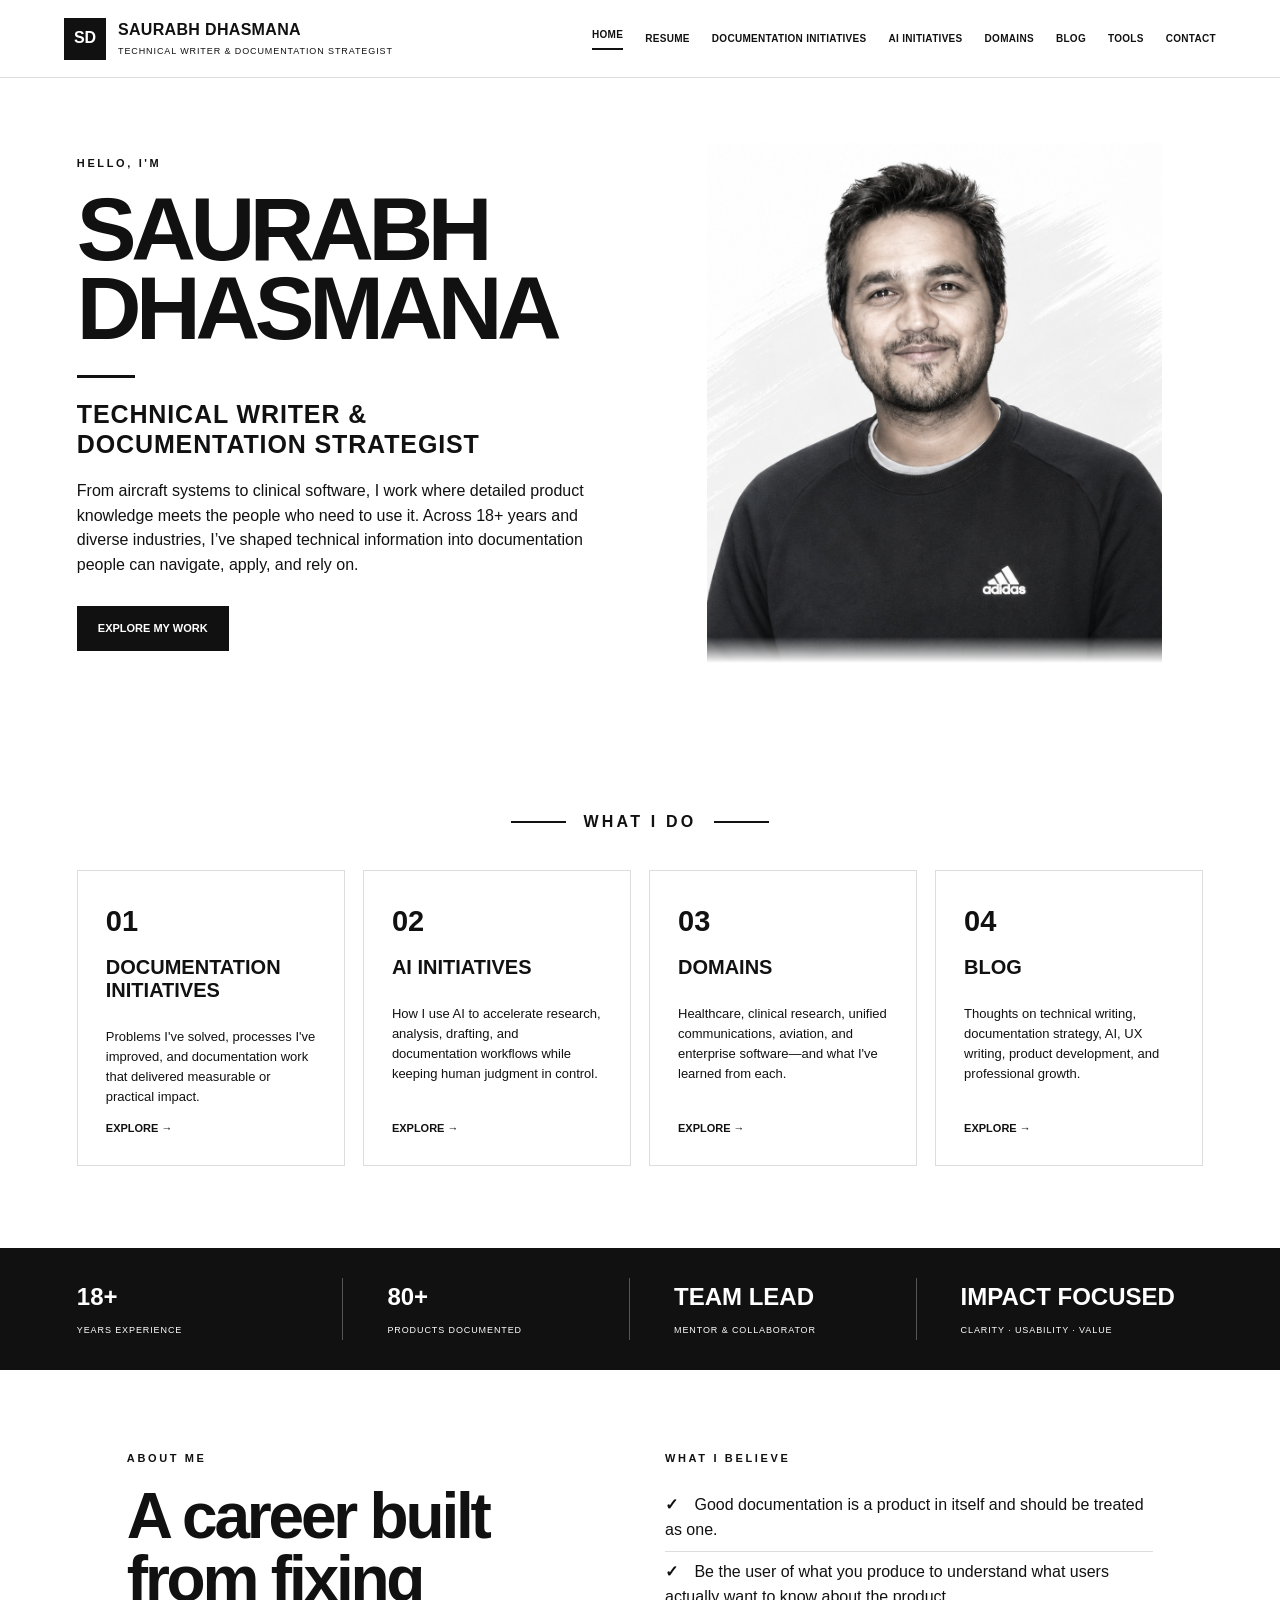
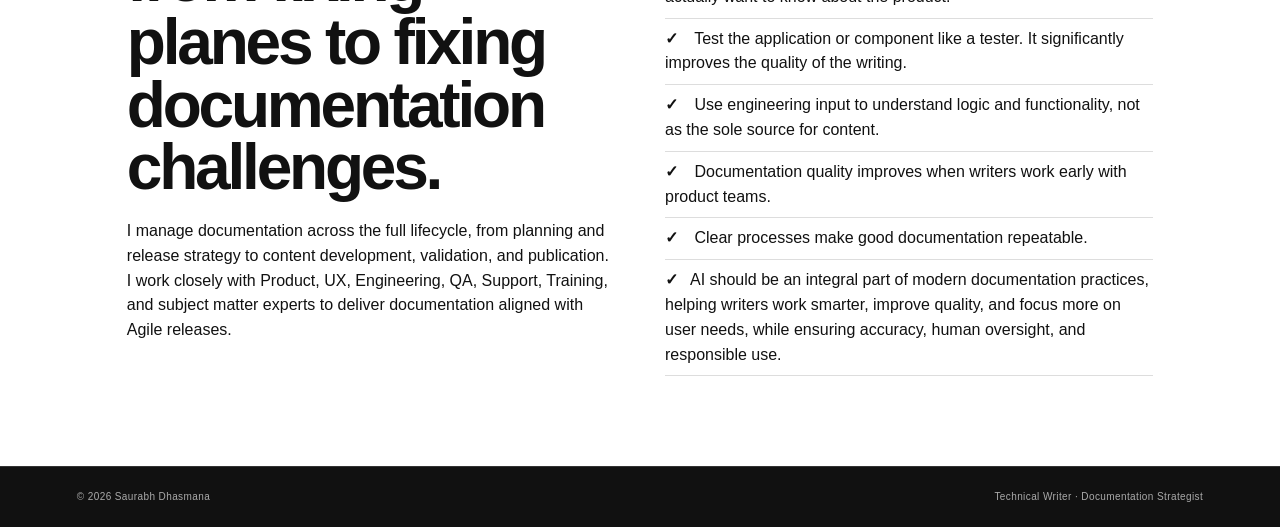
==== index.html @ 2b32b24d "Add professional portfolio" ====
<!DOCTYPE html>
<html lang="en">
 <head>
  <meta charset="utf-8"/>
  <meta content="width=device-width, initial-scale=1.0" name="viewport"/>
  <title>
   Saurabh Dhasmana &mdash; Technical Writer &amp; Documentation Strategist
  </title>
  <link href="styles.css" rel="stylesheet"/>
 </head>
 <body>
  <header class="site-header">
   <a class="brand" href="index.html">
    <span class="brand-mark">
     SD
    </span>
    <span>
     <strong>
      SAURABH DHASMANA
     </strong>
     <small>
      TECHNICAL WRITER &amp; DOCUMENTATION STRATEGIST
     </small>
    </span>
   </a>
   <nav>
    <a class="active" href="index.html">
     Home
    </a>
    <a href="resume.html">
     Resume
    </a>
    <a href="documentation.html">
     Documentation Initiatives
    </a>
    <a href="ai.html">
     AI Initiatives
    </a>
    <a href="domains.html">
     Domains
    </a>
    <a href="blog.html">
     Blog
    </a>
    <a href="tools.html">
     Tools
    </a>
    <a href="contact.html">
     Contact
    </a>
   </nav>
  </header>
  <main>
   <section class="hero">
    <div>
     <p class="eyebrow">
      HELLO, I'M
     </p>
     <h1>
      SAURABH
      <br/>
      DHASMANA
     </h1>
     <div class="rule">
     </div>
     <h2>
      Technical Writer &amp;
      <br/>
      Documentation Strategist
     </h2>
     <p class="intro">
      From aircraft systems to clinical software, I work where detailed product knowledge meets the people who need to use it. Across 18+ years and diverse industries, I’ve shaped technical information into documentation people can navigate, apply, and rely on.
     </p>
     <div class="actions">
      <a class="button button-dark" href="documentation.html">
       Explore My Work
      </a>
     </div>
    </div>
    <div class="portrait-wrap">
     <img alt="Saurabh Dhasmana professional portrait" class="portrait" src="images/profile.jpg"/>
    </div>
   </section>
   <section class="section">
    <div class="section-heading">
     <span>
     </span>
     <h2>
      WHAT I DO
     </h2>
     <span>
     </span>
    </div>
    <div class="cards">
     <a class="card" href="documentation.html">
      <span class="number">
       01
      </span>
      <h3>
       Documentation
       <br/>
       Initiatives
      </h3>
      <p>
       Problems I've solved, processes I've improved, and documentation work that delivered measurable or practical impact.
      </p>
      <span class="explore">
       EXPLORE &rarr;
      </span>
     </a>
     <a class="card" href="ai.html">
      <span class="number">
       02
      </span>
      <h3>
       AI Initiatives
      </h3>
      <p>
       How I use AI to accelerate research, analysis, drafting, and documentation workflows while keeping human judgment in control.
      </p>
      <span class="explore">
       EXPLORE &rarr;
      </span>
     </a>
     <a class="card" href="domains.html">
      <span class="number">
       03
      </span>
      <h3>
       Domains
      </h3>
      <p>
       Healthcare, clinical research, unified communications, aviation, and enterprise software&mdash;and what I've learned from each.
      </p>
      <span class="explore">
       EXPLORE &rarr;
      </span>
     </a>
     <a class="card" href="blog.html">
      <span class="number">
       04
      </span>
      <h3>
       Blog
      </h3>
      <p>
       Thoughts on technical writing, documentation strategy, AI, UX writing, product development, and professional growth.
      </p>
      <span class="explore">
       EXPLORE &rarr;
      </span>
     </a>
    </div>
   </section>
   <section class="impact-strip">
    <div>
     <strong>
      18+
     </strong>
     <span>
      YEARS EXPERIENCE
     </span>
    </div>
    <div>
     <strong>
      80+
     </strong>
     <span>
      PRODUCTS DOCUMENTED
     </span>
    </div>
    <div>
     <strong>
      TEAM LEAD
     </strong>
     <span>
      MENTOR &amp; COLLABORATOR
     </span>
    </div>
    <div>
     <strong>
      IMPACT FOCUSED
     </strong>
     <span>
      CLARITY &middot; USABILITY &middot; VALUE
     </span>
    </div>
   </section>
   <section class="home-lower">
    <div>
     <p class="eyebrow">
      ABOUT ME
     </p>
     <h2>
      A career built from fixing planes to fixing documentation challenges.
     </h2>
     <p>
      I manage documentation across the full lifecycle, from planning and release strategy to content development, validation, and publication. I work closely with Product, UX, Engineering, QA, Support, Training, and subject matter experts to deliver documentation aligned with Agile releases.
     </p>
    </div>
    <div>
     <p class="eyebrow">
      WHAT I BELIEVE
     </p>
     <ul class="checklist">
      <li>
       Good documentation is a product in itself and should be treated as one.
      </li>
      <li>
       Be the user of what you produce to understand what users actually want to know about the product.
      </li>
      <li>
       Test the application or component like a tester. It significantly improves the quality of the writing.
      </li>
      <li>
       Use engineering input to understand logic and functionality, not as the sole source for content.
      </li>
      <li>
       Documentation quality improves when writers work early with product teams.
      </li>
      <li>
       Clear processes make good documentation repeatable.
      </li>
      <li>AI should be an integral part of modern documentation practices, helping writers work smarter, improve quality, and focus more on user needs, while ensuring accuracy, human oversight, and responsible use.</li>

     </ul>
    </div>
   </section>
  </main>
  <footer>
   <span>
    &copy; 2026 Saurabh Dhasmana
   </span>
   <span>
    Technical Writer &middot; Documentation Strategist
   </span>
  </footer>
 </body>
</html>
---- styles.css ----
* {
  box-sizing:border-box
}
html {
  scroll-behavior:smooth
}
body {
  margin:0;
  font-family:Arial,Helvetica,sans-serif;
  color:#111;
  background:#fff;
  line-height:1.55
}
.site-header {
  min-height:78px;
  padding:17px 5%;
  display:flex;
  align-items:center;
  justify-content:space-between;
  border-bottom:1px solid #ddd;
  position:sticky;
  top:0;
  background:rgba(255,255,255,.96);
  backdrop-filter:blur(8px);
  z-index:20
}
.brand {
  display:flex;
  gap:12px;
  align-items:center;
  text-decoration:none;
  color:#111
}
.brand-mark {
  background:#111;
  color:#fff;
  width:42px;
  height:42px;
  display:grid;
  place-items:center;
  font-weight:800
}
.brand strong {
  display:block;
  font-size:16px;
  letter-spacing:.02em
}
.brand small {
  display:block;
  font-size:9px;
  letter-spacing:.1em;
  margin-top:2px
}
nav {
  display:flex;
  gap:22px;
  align-items:center;
  flex-wrap:wrap;
  justify-content:flex-end
}
nav a {
  text-decoration:none;
  color:#111;
  text-transform:uppercase;
  font-size:10px;
  font-weight:700;
  letter-spacing:.03em
}
nav a:hover,nav a.active {
  border-bottom:2px solid #111;
  padding-bottom:5px
}
.container {
  max-width:1180px;
  margin:auto;
  padding:0 6%
}
.hero {
  min-height:650px;
  padding:65px 6%;
  display:grid;
  grid-template-columns:1fr 1fr;
  gap:50px;
  align-items:center
}
.eyebrow {
  font-size:11px;
  letter-spacing:.24em;
  font-weight:800;
  margin:0 0 18px
}
.hero h1 {
  font-size:clamp(58px,7vw,105px);
  line-height:.88;
  letter-spacing:-.06em;
  margin:0
}
.rule {
  width:58px;
  height:3px;
  background:#111;
  margin:27px 0 21px
}
.hero h2 {
  font-size:25px;
  line-height:1.2;
  text-transform:uppercase;
  letter-spacing:.035em;
  margin:0 0 20px
}
.intro {
  font-size:16px;
  max-width:590px
}
.actions {
  display:flex;
  gap:12px;
  margin-top:28px;
  flex-wrap:wrap
}
.button {
  display:inline-block;
  padding:13px 20px;
  text-decoration:none;
  text-transform:uppercase;
  font-size:11px;
  font-weight:800;
  border:1px solid #111
}
.button-dark {
  background:#111;
  color:#fff
}
.button-light {
  background:#fff;
  color:#111
}
.portrait-wrap {
  position:relative;
  display:flex;
  justify-content:center;
  align-items:center;
  min-height:520px
}
.portrait {
  width:min(455px,90%);
  height:520px;
  object-fit:cover;
  object-position:center top;
  position:relative;
  z-index:1;
  -webkit-mask-image:linear-gradient(to bottom, black 0%, black 65%, transparent 100%);
  mask-image:linear-gradient(to bottom, black 0%, black 95%, transparent 100%)
}
.section {
  padding:82px 6%
}
.section-heading {
  display:flex;
  justify-content:center;
  align-items:center;
  gap:18px;
  margin-bottom:35px
}
.section-heading span {
  width:55px;
  height:2px;
  background:#111
}
.section-heading h2 {
  font-size:16px;
  letter-spacing:.2em;
  margin:0
}
.cards {
  display:grid;
  grid-template-columns:repeat(4,1fr);
  gap:18px
}
.card {
  border:1px solid #ddd;
  padding:28px;
  text-decoration:none;
  color:#111;
  min-height:290px;
  display:flex;
  flex-direction:column;
  transition:.2s
}
.card:hover {
  transform:translateY(-4px);
  border-color:#111
}
.number {
  font-size:29px;
  font-weight:800
}
.card h3 {
  font-size:20px;
  text-transform:uppercase;
  line-height:1.15;
  margin:12px 0
}
.card p {
  font-size:13px
}
.explore {
  margin-top:auto;
  font-size:11px;
  font-weight:800
}
.impact-strip {
  background:#111;
  color:#fff;
  display:grid;
  grid-template-columns:repeat(4,1fr);
  padding:30px 6%;
  gap:20px
}
.impact-strip div {
  border-right:1px solid #555;
  padding:0 24px
}
.impact-strip div:first-child {
  padding-left:0
}
.impact-strip div:last-child {
  border:0
}
.impact-strip strong {
  display:block;
  font-size:24px
}
.impact-strip span {
  font-size:9px;
  letter-spacing:.1em
}
.home-lower {
  display:grid;
  grid-template-columns:1fr 1fr;
  gap:50px;
  max-width:1180px;
  margin:auto;
  padding:80px 6%
}
.home-lower h2,.page-hero h1,.content-section h2 {
  font-size:clamp(40px,5vw,68px);
  line-height:.98;
  letter-spacing:-.05em;
  margin:0 0 20px
}
.home-lower p {
  max-width:650px
}
.checklist {
  list-style:none;
  padding:0;
  margin:10px 0
}
.checklist li {
  padding:8px 0;
  border-bottom:1px solid #ddd
}
.checklist li:before {
  content:'✓';
  font-weight:800;
  margin-right:12px
}
.page-hero {
  padding:75px 6% 55px;
  max-width:1180px;
  margin:auto
}
.page-hero .lead {
  max-width:780px;
  font-size:18px
}
.page-content {
  max-width:1180px;
  margin:auto;
  padding:0 6% 90px
}
.timeline {
  border-left:2px solid #111;
  margin-left:8px;
  padding-left:35px
}
.job {
  position:relative;
  margin-bottom:55px
}
.job:before {
  content:'';
  position:absolute;
  left:-43px;
  top:6px;
  width:13px;
  height:13px;
  border-radius:50%;
  background:#111
}
.job .date {
  font-size:10px;
  font-weight:800;
  letter-spacing:.14em
}
.job h2 {
  font-size:29px;
  margin:7px 0 0
}
.job h3 {
  font-size:15px;
  margin:4px 0 15px
}
.job ul {
  padding-left:19px
}
.job li {
  margin:7px 0
}
.tools-line {
  font-size:12px;
  border-top:1px solid #bbb;
  padding-top:12px;
  margin-top:18px
}
.dark-section {
  background:#111;
  color:#fff
}
.initiative-grid {
  display:grid;
  grid-template-columns:repeat(2,1fr);
  gap:40px
}
.initiative {
  border-top:1px solid #555;
  padding-top:18px
}
.initiative h2 {
  font-size:28px;
  line-height:1.1;
  margin:12px 0
}
.initiative p {
  color:#ccc
}
.tag {
  font-size:10px;
  letter-spacing:.16em;
  font-weight:800
}
.ai-flow {
  display:grid;
  grid-template-columns:repeat(4,1fr);
  gap:15px;
  margin:45px 0
}
.ai-flow article {
  border:1px solid #ccc;
  padding:25px;
  min-height:190px
}
.ai-flow b {
  font-size:25px
}
.ai-flow h3 {
  margin:18px 0 8px
}
.callout {
  border:1px solid #111;
  padding:20px;
  margin-top:25px
}
.domain-grid,.blog-grid,.tools-grid {
  display:grid;
  grid-template-columns:repeat(2,1fr);
  gap:18px
}
.domain-card,.blog-card,.tool-card {
  border:1px solid #ddd;
  padding:28px
}
.domain-card {
  min-height:245px
}
.domain-card h2,.blog-card h2 {
  font-size:27px;
  line-height:1.1;
  margin:16px 0 10px
}
.domain-card span {
  font-size:28px;
  font-weight:800
}
.blog-card {
  min-height:220px
}
.blog-card span {
  font-size:10px;
  font-weight:800;
  letter-spacing:.14em
}
.tool-card h3 {
  margin:0 0 8px;
  font-size:18px
}
.contact-box {
  background:#111;
  color:#fff;
  padding:60px 6%;
  display:flex;
  align-items:end;
  justify-content:space-between;
  gap:30px
}
.contact-box h1 {
  font-size:clamp(42px,6vw,75px);
  line-height:.95;
  margin:0 0 15px;
  letter-spacing:-.05em
}
.contact-box p {
  color:#ccc
}
.contact-box .button {
  border-color:#fff
}
.download {
  margin-top:20px
}
footer {
  display:flex;
  justify-content:space-between;
  padding:22px 6%;
  font-size:10px;
  letter-spacing:.04em;
  background:#111;
  color:#aaa;
  border-top:1px solid #333
}
@media(max-width:1050px) {
  nav {
    gap:12px
  }
  .cards {
    grid-template-columns:repeat(2,1fr)
  }
  .impact-strip {
    grid-template-columns:repeat(2,1fr)
  }
  .impact-strip div:nth-child(2) {
    border:0
  }
  .initiative-grid,.ai-flow,.domain-grid,.blog-grid,.tools-grid {
    grid-template-columns:1fr
  }
  .home-lower {
    grid-template-columns:1fr
  }
}
@media(max-width:760px) {
  .site-header {
    position:static;
    align-items:flex-start;
    flex-direction:column;
    gap:15px
  }
  .hero {
    grid-template-columns:1fr;
    padding-top:45px
  }
  .portrait-wrap {
    min-height:430px
  }
  .portrait {
    height:430px
  }
  .cards {
    grid-template-columns:1fr
  }
  .impact-strip {
    grid-template-columns:1fr
  }
  .impact-strip div {
    border-right:0;
    border-bottom:1px solid #555;
    padding:18px 0
  }
  .domain-grid,.blog-grid,.tools-grid {
    grid-template-columns:1fr
  }
  .contact-box {
    align-items:flex-start;
    flex-direction:column
  }
  footer {
    flex-direction:column;
    gap:8px
  }
  .hero h1 {
    font-size:58px
  }
}
/* Documentation initiative reading mode */
.documentation-explorer {
  padding-top:0
}
.initiative-card {
  cursor:pointer;
  outline:none;
  transition:transform .25s ease,border-color .25s ease,background .25s ease,opacity .25s ease
}
.initiative-card:focus-visible {
  outline:2px solid #111;
  outline-offset:4px
}
.initiative-card .explore {
  display:block;
  margin-top:22px
}
.initiative-reading {
  display:grid;
  grid-template-columns:280px minmax(0,1fr);
  gap:56px;
  align-items:start
}
.initiative-sidebar {
  position:sticky;
  top:102px;
  border-right:1px solid #ddd;
  min-height:calc(100vh - 125px);
  padding-right:28px
}
.sidebar-title {
  font-size:11px;
  font-weight:800;
  letter-spacing:.12em;
  margin-bottom:25px
}
.initiative-toc {
  display:flex;
  flex-direction:column
}
.toc-item {
  appearance:none;
  border:0;
  border-left:2px solid transparent;
  background:transparent;
  text-align:left;
  padding:14px 12px 14px 16px;
  display:grid;
  grid-template-columns:28px 1fr;
  gap:8px;
  cursor:pointer;
  color:#111;
  font:inherit;
  line-height:1.25
}
.toc-item:hover {
  background:#f7f7f7
}
.toc-item.active {
  border-left-color:#111;
  background:#f5f5f5
}
.toc-number {
  font-size:10px;
  font-weight:800;
  letter-spacing:.08em;
  padding-top:2px
}
.toc-title {
  font-size:13px;
  font-weight:700
}
.initiative-detail {
  max-width:820px;
  padding-bottom:60px;
  outline:none
}
.detail-topline {
  font-size:10px;
  letter-spacing:.18em;
  font-weight:800;
  margin-bottom:18px
}
.initiative-detail h1 {
  font-size:clamp(42px,5vw,70px);
  line-height:.98;
  letter-spacing:-.055em;
  margin:0 0 18px;
  max-width:850px
}
.detail-meta {
  font-size:12px;
  color:#666;
  letter-spacing:.04em;
  margin:0 0 42px
}
.detail-section {
  border-top:1px solid #bbb;
  padding-top:25px;
  margin-top:38px
}
.detail-section h2 {
  font-size:24px;
  line-height:1.1;
  margin:0 0 18px
}
.detail-section p {
  font-size:15px;
  max-width:780px;
  margin:0 0 16px
}
.detail-section p:last-child {
  margin-bottom:0
}
.detail-impact {
  padding-bottom:10px
}
.impact-number {
  font-size:clamp(60px,9vw,105px);
  font-weight:800;
  letter-spacing:-.07em;
  line-height:.95;
  margin:22px 0 0
}
.impact-label {
  text-transform:uppercase;
  font-size:10px!important;
  font-weight:800;
  letter-spacing:.14em;
  color:#555;
  margin:7px 0 28px!important
}
.model-line {
  font-size:20px;
  line-height:1.25;
  padding:18px 0;
  border-top:1px solid #ddd;
  max-width:780px
}
.detail-nav {
  display:flex;
  justify-content:space-between;
  gap:15px;
  border-top:1px solid #bbb;
  margin-top:52px;
  padding-top:18px
}
.detail-nav button {
  appearance:none;
  background:#fff;
  color:#111;
  border:1px solid #111;
  padding:12px 15px;
  font-size:10px;
  font-weight:800;
  letter-spacing:.04em;
  cursor:pointer
}
.detail-nav .next-button {
  background:#111;
  color:#fff
}
.generic-detail {
  min-height:250px
}
@media(max-width:900px) {
  .initiative-reading {
    grid-template-columns:1fr;
    gap:25px
  }
  .initiative-sidebar {
    position:static;
    min-height:0;
    border-right:0;
    border-bottom:1px solid #ddd;
    padding:0 0 20px
  }
  .initiative-toc {
    display:grid;
    grid-template-columns:repeat(2,1fr);
    gap:1px
  }
  .toc-item {
    border-left:0;
    border-top:2px solid transparent
  }
  .toc-item.active {
    border-top-color:#111;
    border-left:0
  }
  .initiative-detail {
    max-width:none
  }
  .detail-section p {
    max-width:none
  }
}
@media(max-width:600px) {
  .initiative-toc {
    grid-template-columns:1fr
  }
  .initiative-detail h1 {
    font-size:42px
  }
  .detail-section h2 {
    font-size:21px
  }
  .detail-section p {
    font-size:14px
  }
  .detail-nav {
    flex-direction:column
  }
  .detail-nav button {
    width:100%
  }
}
.initiative-reading[hidden] {
  display:none
}
.grid-collapsing {
  pointer-events:none
}
.grid-collapsing .initiative-card {
  opacity:0;
  transform:translateX(-70px) scale(.92)
}
.initiative-reading:not([hidden]) .initiative-sidebar {
  animation:toc-in .38s ease both
}
.initiative-reading:not([hidden]) .initiative-detail {
  animation:detail-in .42s ease both
}
@keyframes toc-in {
  from {
    opacity:0;
    transform:translateX(-35px)
  }
  to {
    opacity:1;
    transform:translateX(0)
  }
}
@keyframes detail-in {
  from {
    opacity:0;
    transform:translateX(30px)
  }
  to {
    opacity:1;
    transform:translateX(0)
  }
}
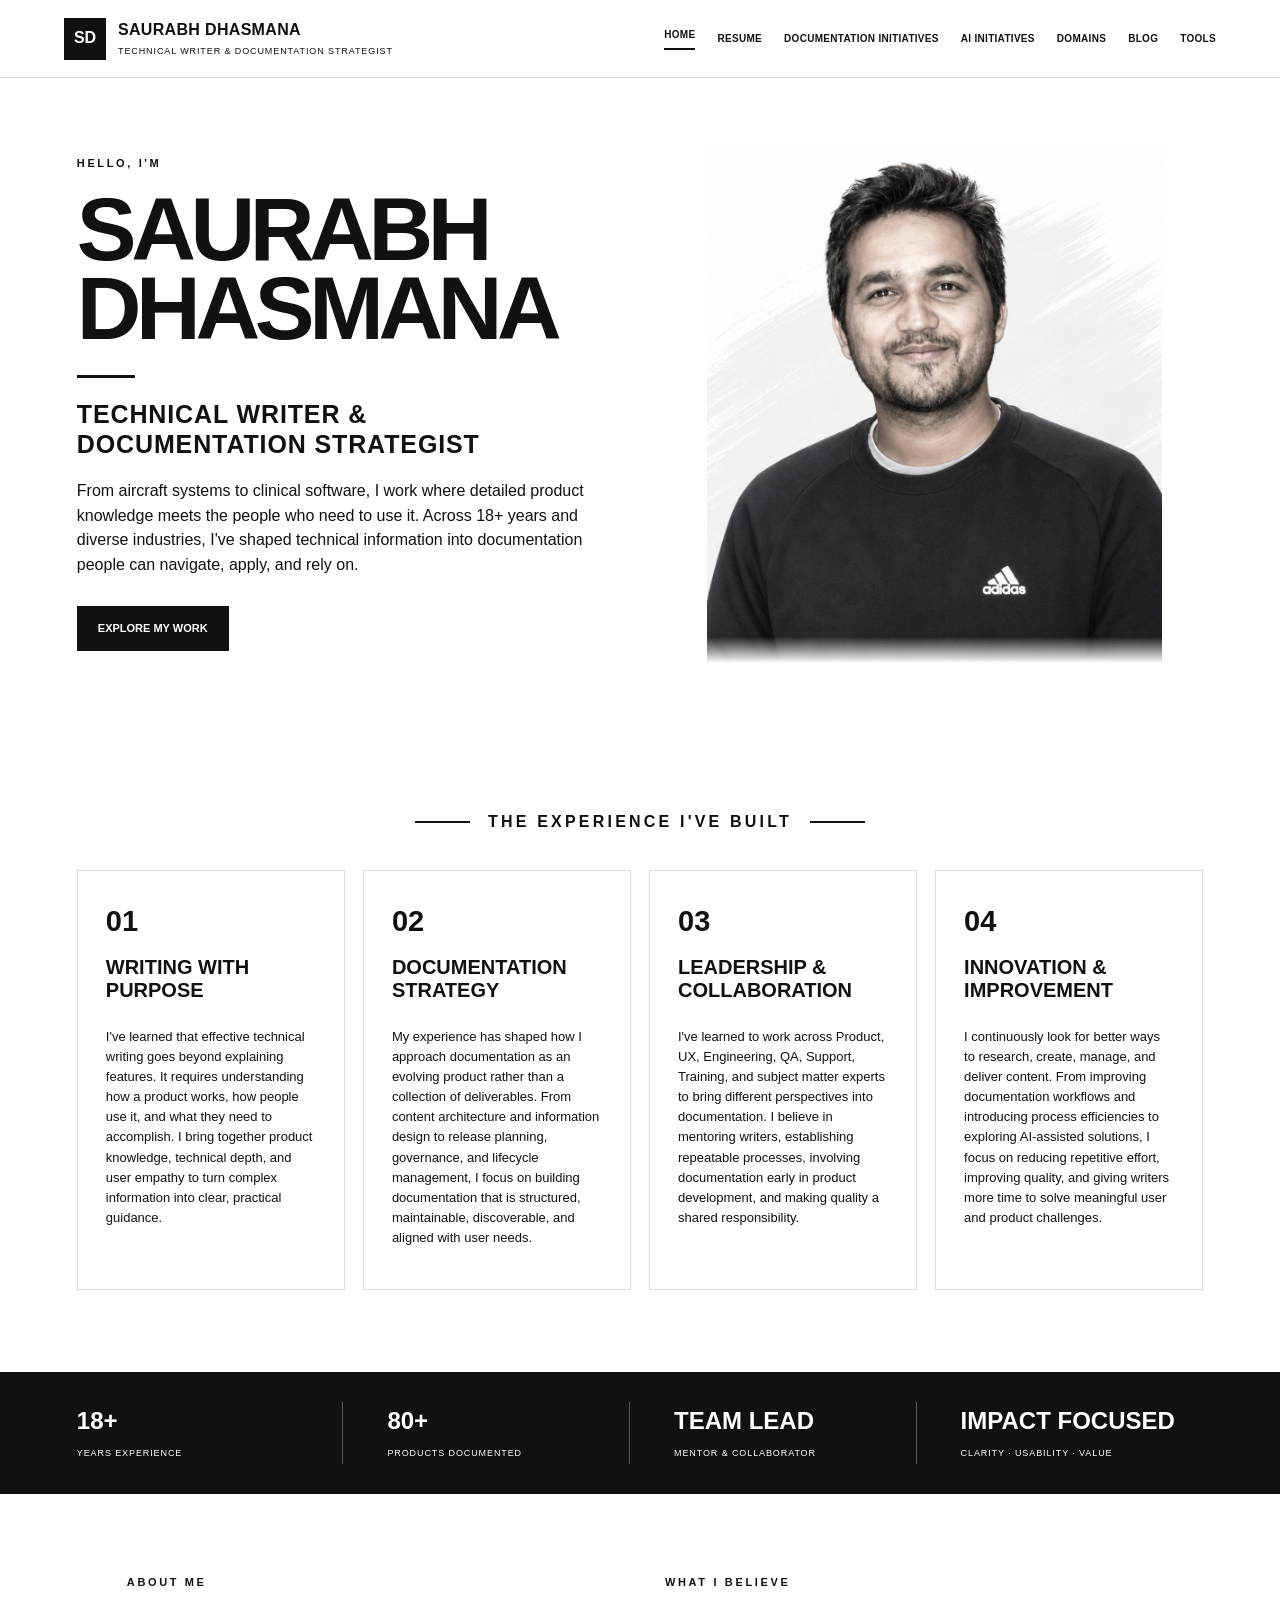
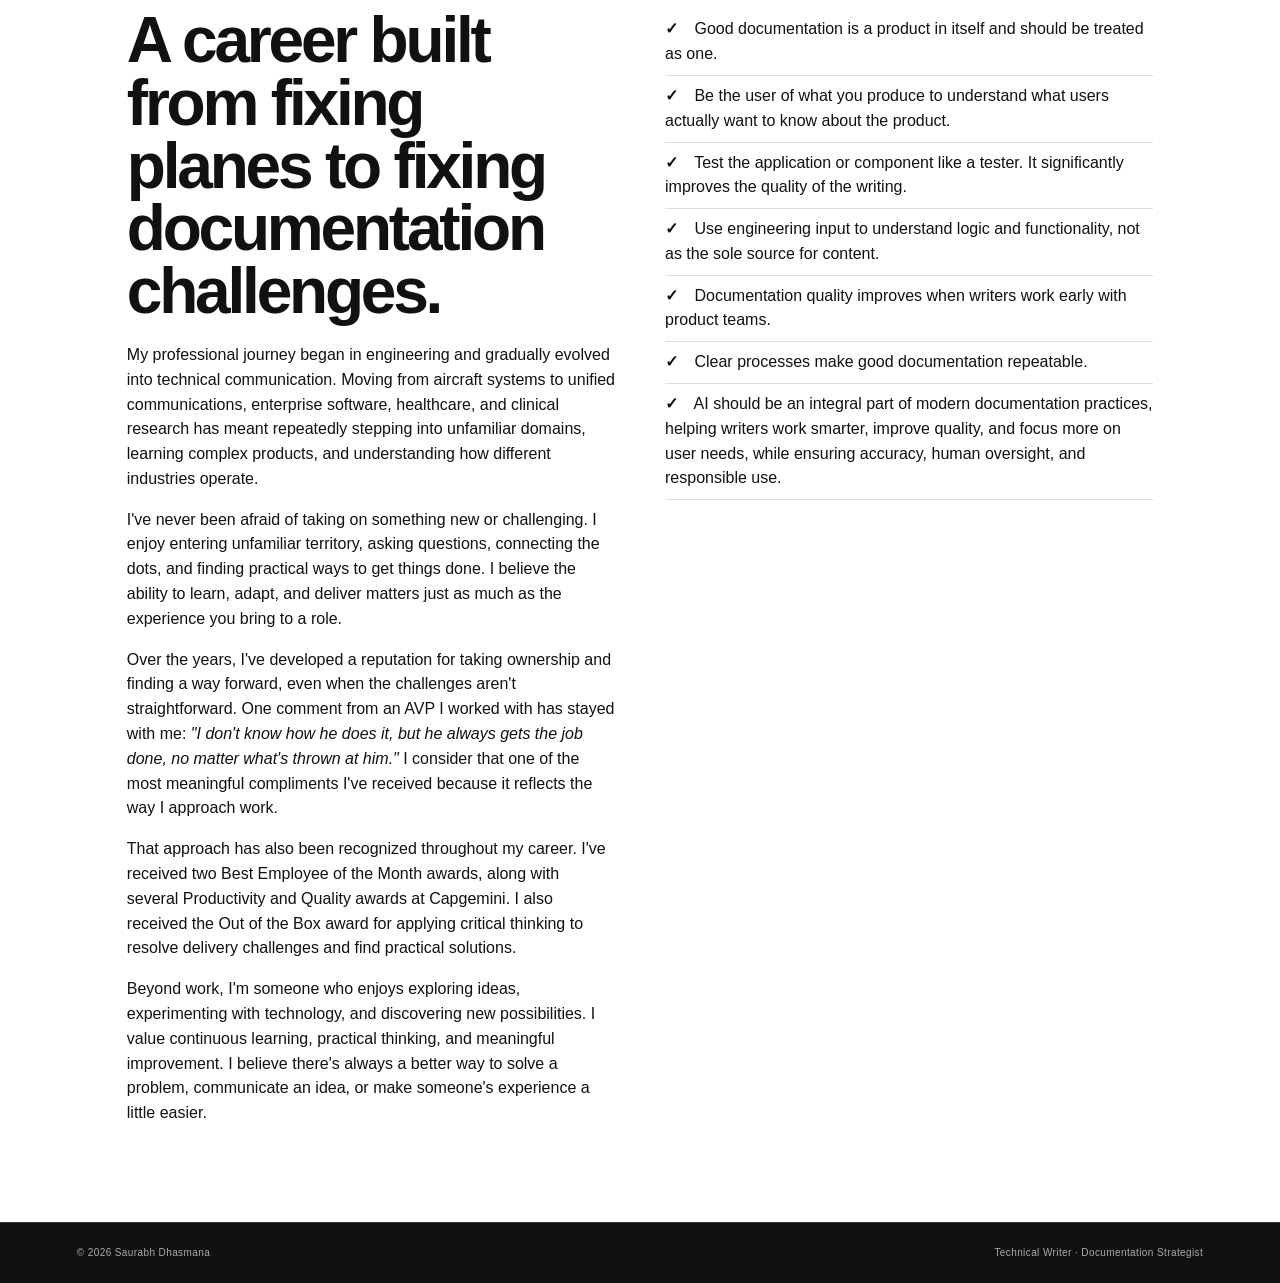
==== commit 90916a79: "Update the portfolio with the latest info" ====
--- a/index.html
+++ b/index.html
@@ -1,3 +1,4 @@
+
 <!DOCTYPE html>
 <html lang="en">
  <head>
@@ -7,9 +8,134 @@
    Saurabh Dhasmana &mdash; Technical Writer &amp; Documentation Strategist
   </title>
   <link href="styles.css" rel="stylesheet"/>
+
+  <!-- RESPONSIVE MOBILE NAVIGATION -->
+  <style>
+   .menu-toggle {
+    display: none;
+    align-items: center;
+    justify-content: center;
+    gap: 8px;
+    background: transparent;
+    border: 1px solid #222;
+    border-radius: 5px;
+    padding: 10px 12px;
+    color: #111;
+    cursor: pointer;
+    font: inherit;
+    font-size: 13px;
+    letter-spacing: 1px;
+    text-transform: uppercase;
+   }
+
+   .menu-icon {
+    width: 19px;
+    height: 14px;
+    display: flex;
+    flex-direction: column;
+    justify-content: space-between;
+   }
+
+   .menu-icon span {
+    display: block;
+    width: 19px;
+    height: 2px;
+    background: currentColor;
+    transition: transform 0.25s ease, opacity 0.2s ease;
+   }
+
+   .menu-toggle[aria-expanded="true"] .menu-icon span:first-child {
+    transform: translateY(6px) rotate(45deg);
+   }
+
+   .menu-toggle[aria-expanded="true"] .menu-icon span:nth-child(2) {
+    opacity: 0;
+   }
+
+   .menu-toggle[aria-expanded="true"] .menu-icon span:last-child {
+    transform: translateY(-6px) rotate(-45deg);
+   }
+
+   @media screen and (max-width: 760px) {
+
+    .site-header {
+     position: relative;
+     display: flex;
+     flex-wrap: wrap;
+     align-items: center;
+     justify-content: space-between;
+     gap: 12px;
+     z-index: 1000;
+    }
+
+    .brand {
+     max-width: calc(100% - 100px);
+    }
+
+    .brand strong {
+     font-size: 13px;
+    }
+
+    .brand small {
+     font-size: 9px;
+     line-height: 1.4;
+    }
+
+    .menu-toggle {
+     display: inline-flex;
+     flex-shrink: 0;
+    }
+
+    .site-header > nav {
+     display: none !important;
+     position: absolute;
+     top: 100%;
+     left: 0;
+     right: 0;
+     width: 100%;
+     box-sizing: border-box;
+     flex-direction: column;
+     align-items: stretch;
+     gap: 0;
+     padding: 8px 16px;
+     margin: 0;
+     background: #fff;
+     border: 1px solid #dedede;
+     border-radius: 0 0 8px 8px;
+     box-shadow: 0 8px 18px rgba(0,0,0,0.10);
+     z-index: 1001;
+    }
+
+    .site-header > nav.is-open {
+     display: flex !important;
+    }
+
+    .site-header > nav a {
+     display: block;
+     width: 100%;
+     box-sizing: border-box;
+     padding: 13px 10px;
+     border-bottom: 1px solid #eeeeee;
+     text-decoration: none;
+     font-size: 14px;
+    }
+
+    .site-header > nav a:last-child {
+     border-bottom: none;
+    }
+
+    .site-header > nav a.active {
+     font-weight: 700;
+    }
+
+   }
+  </style>
  </head>
+
  <body>
+
   <header class="site-header">
+
    <a class="brand" href="index.html">
     <span class="brand-mark">
      SD
@@ -23,7 +149,25 @@
      </small>
     </span>
    </a>
-   <nav>
+
+   <!-- MOBILE MENU BUTTON -->
+   <button
+    class="menu-toggle"
+    type="button"
+    aria-label="Open navigation menu"
+    aria-expanded="false"
+    aria-controls="main-navigation"
+   >
+    <span class="menu-icon" aria-hidden="true">
+     <span></span>
+     <span></span>
+     <span></span>
+    </span>
+    <span class="menu-label">Menu</span>
+   </button>
+
+   <!-- MAIN NAVIGATION -->
+   <nav id="main-navigation">
     <a class="active" href="index.html">
      Home
     </a>
@@ -45,188 +189,263 @@
     <a href="tools.html">
      Tools
     </a>
-    <a href="contact.html">
-     Contact
-    </a>
    </nav>
+
   </header>
+
   <main>
+
    <section class="hero">
     <div>
      <p class="eyebrow">
       HELLO, I'M
      </p>
+
      <h1>
       SAURABH
       <br/>
       DHASMANA
      </h1>
-     <div class="rule">
-     </div>
+
+     <div class="rule"></div>
+
      <h2>
       Technical Writer &amp;
       <br/>
       Documentation Strategist
      </h2>
+
      <p class="intro">
-      From aircraft systems to clinical software, I work where detailed product knowledge meets the people who need to use it. Across 18+ years and diverse industries, I’ve shaped technical information into documentation people can navigate, apply, and rely on.
+      From aircraft systems to clinical software, I work where detailed
+      product knowledge meets the people who need to use it. Across 18+
+      years and diverse industries, I've shaped technical information
+      into documentation people can navigate, apply, and rely on.
      </p>
+
      <div class="actions">
       <a class="button button-dark" href="documentation.html">
        Explore My Work
       </a>
      </div>
     </div>
+
     <div class="portrait-wrap">
-     <img alt="Saurabh Dhasmana professional portrait" class="portrait" src="images/profile.jpg"/>
+     <img
+      alt="Saurabh Dhasmana professional portrait"
+      class="portrait"
+      src="images/profile.jpg"
+     />
     </div>
    </section>
+
    <section class="section">
-    <div class="section-heading">
-     <span>
-     </span>
-     <h2>
-      WHAT I DO
-     </h2>
-     <span>
-     </span>
-    </div>
-    <div class="cards">
-     <a class="card" href="documentation.html">
-      <span class="number">
-       01
-      </span>
-      <h3>
-       Documentation
-       <br/>
-       Initiatives
-      </h3>
-      <p>
-       Problems I've solved, processes I've improved, and documentation work that delivered measurable or practical impact.
-      </p>
-      <span class="explore">
-       EXPLORE &rarr;
-      </span>
-     </a>
-     <a class="card" href="ai.html">
-      <span class="number">
-       02
-      </span>
-      <h3>
-       AI Initiatives
-      </h3>
-      <p>
-       How I use AI to accelerate research, analysis, drafting, and documentation workflows while keeping human judgment in control.
-      </p>
-      <span class="explore">
-       EXPLORE &rarr;
-      </span>
-     </a>
-     <a class="card" href="domains.html">
-      <span class="number">
-       03
-      </span>
-      <h3>
-       Domains
-      </h3>
-      <p>
-       Healthcare, clinical research, unified communications, aviation, and enterprise software&mdash;and what I've learned from each.
-      </p>
-      <span class="explore">
-       EXPLORE &rarr;
-      </span>
-     </a>
-     <a class="card" href="blog.html">
-      <span class="number">
-       04
-      </span>
-      <h3>
-       Blog
-      </h3>
-      <p>
-       Thoughts on technical writing, documentation strategy, AI, UX writing, product development, and professional growth.
-      </p>
-      <span class="explore">
-       EXPLORE &rarr;
-      </span>
-     </a>
-    </div>
+
+ <div class="section-heading">
+  <span></span>
+  <h2>THE EXPERIENCE I'VE BUILT</h2>
+  <span></span>
+ </div>
+
+ <div class="cards">
+
+  <div class="card">
+   <span class="number">01</span>
+   <h3>
+    Writing with
+    <br/>
+    Purpose
+   </h3>
+   <p>
+    I've learned that effective technical writing goes beyond
+    explaining features. It requires understanding how a product
+    works, how people use it, and what they need to accomplish.
+    I bring together product knowledge, technical depth, and user
+    empathy to turn complex information into clear, practical guidance.
+   </p>
+  </div>
+
+  <div class="card">
+   <span class="number">02</span>
+   <h3>
+    Documentation
+    <br/>
+    Strategy
+   </h3>
+   <p>
+    My experience has shaped how I approach documentation as an
+    evolving product rather than a collection of deliverables.
+    From content architecture and information design to release
+    planning, governance, and lifecycle management, I focus on
+    building documentation that is structured, maintainable,
+    discoverable, and aligned with user needs.
+   </p>
+  </div>
+
+  <div class="card">
+   <span class="number">03</span>
+   <h3>
+    Leadership &
+    <br/>
+    Collaboration
+   </h3>
+   <p>
+    I've learned to work across Product, UX, Engineering, QA,
+    Support, Training, and subject matter experts to bring
+    different perspectives into documentation. I believe in
+    mentoring writers, establishing repeatable processes,
+    involving documentation early in product development, and
+    making quality a shared responsibility.
+   </p>
+  </div>
+
+  <div class="card">
+   <span class="number">04</span>
+   <h3>
+    Innovation &
+    <br/>
+    Improvement
+   </h3>
+   <p>
+    I continuously look for better ways to research, create,
+    manage, and deliver content. From improving documentation
+    workflows and introducing process efficiencies to exploring
+    AI-assisted solutions, I focus on reducing repetitive effort,
+    improving quality, and giving writers more time to solve
+    meaningful user and product challenges.
+   </p>
+  </div>
+
+ </div>
+</section>
+
+   <section class="impact-strip">
+
+    <div>
+     <strong>18+</strong>
+     <span>YEARS EXPERIENCE</span>
+    </div>
+
+    <div>
+     <strong>80+</strong>
+     <span>PRODUCTS DOCUMENTED</span>
+    </div>
+
+    <div>
+     <strong>TEAM LEAD</strong>
+     <span>MENTOR &amp; COLLABORATOR</span>
+    </div>
+
+    <div>
+     <strong>IMPACT FOCUSED</strong>
+     <span>CLARITY &middot; USABILITY &middot; VALUE</span>
+    </div>
+
    </section>
-   <section class="impact-strip">
-    <div>
-     <strong>
-      18+
-     </strong>
-     <span>
-      YEARS EXPERIENCE
-     </span>
-    </div>
-    <div>
-     <strong>
-      80+
-     </strong>
-     <span>
-      PRODUCTS DOCUMENTED
-     </span>
-    </div>
-    <div>
-     <strong>
-      TEAM LEAD
-     </strong>
-     <span>
-      MENTOR &amp; COLLABORATOR
-     </span>
-    </div>
-    <div>
-     <strong>
-      IMPACT FOCUSED
-     </strong>
-     <span>
-      CLARITY &middot; USABILITY &middot; VALUE
-     </span>
-    </div>
+
+   <section class="home-lower">
+
+    <div>
+ <p class="eyebrow">ABOUT ME</p>
+
+ <h2>
+  A career built from fixing planes to fixing documentation challenges.
+ </h2>
+
+ <p>
+  My professional journey began in engineering and gradually evolved
+  into technical communication. Moving from aircraft systems to
+  unified communications, enterprise software, healthcare, and
+  clinical research has meant repeatedly stepping into unfamiliar
+  domains, learning complex products, and understanding how
+  different industries operate.
+ </p>
+
+ <p>
+  I've never been afraid of taking on something new or challenging.
+  I enjoy entering unfamiliar territory, asking questions, connecting
+  the dots, and finding practical ways to get things done. I believe
+  the ability to learn, adapt, and deliver matters just as much as
+  the experience you bring to a role.
+ </p>
+
+ <p>
+  Over the years, I've developed a reputation for taking ownership
+  and finding a way forward, even when the challenges aren't
+  straightforward. One comment from an AVP I worked with has stayed
+  with me:
+  <em>
+   "I don't know how he does it, but he always gets the job done,
+   no matter what's thrown at him."
+  </em>
+  I consider that one of the most meaningful compliments I've
+  received because it reflects the way I approach work.
+ </p>
+
+ <p>
+  That approach has also been recognized throughout my career.
+  I've received two Best Employee of the Month awards, along with
+  several Productivity and Quality awards at Capgemini. I also
+  received the Out of the Box award for applying critical thinking
+  to resolve delivery challenges and find practical solutions.
+ </p>
+
+ <p>
+  Beyond work, I'm someone who enjoys exploring ideas, experimenting
+  with technology, and discovering new possibilities. I value
+  continuous learning, practical thinking, and meaningful
+  improvement. I believe there's always a better way to solve a
+  problem, communicate an idea, or make someone's experience
+  a little easier.
+ </p>
+</div>
+
+    <div>
+     <p class="eyebrow">WHAT I BELIEVE</p>
+
+     <ul class="checklist">
+
+      <li>
+       Good documentation is a product in itself and should be treated as one.
+      </li>
+
+      <li>
+       Be the user of what you produce to understand what users actually
+       want to know about the product.
+      </li>
+
+      <li>
+       Test the application or component like a tester. It significantly
+       improves the quality of the writing.
+      </li>
+
+      <li>
+       Use engineering input to understand logic and functionality,
+       not as the sole source for content.
+      </li>
+
+      <li>
+       Documentation quality improves when writers work early with
+       product teams.
+      </li>
+
+      <li>
+       Clear processes make good documentation repeatable.
+      </li>
+
+      <li>
+       AI should be an integral part of modern documentation practices,
+       helping writers work smarter, improve quality, and focus more
+       on user needs, while ensuring accuracy, human oversight,
+       and responsible use.
+      </li>
+
+     </ul>
+    </div>
+
    </section>
-   <section class="home-lower">
-    <div>
-     <p class="eyebrow">
-      ABOUT ME
-     </p>
-     <h2>
-      A career built from fixing planes to fixing documentation challenges.
-     </h2>
-     <p>
-      I manage documentation across the full lifecycle, from planning and release strategy to content development, validation, and publication. I work closely with Product, UX, Engineering, QA, Support, Training, and subject matter experts to deliver documentation aligned with Agile releases.
-     </p>
-    </div>
-    <div>
-     <p class="eyebrow">
-      WHAT I BELIEVE
-     </p>
-     <ul class="checklist">
-      <li>
-       Good documentation is a product in itself and should be treated as one.
-      </li>
-      <li>
-       Be the user of what you produce to understand what users actually want to know about the product.
-      </li>
-      <li>
-       Test the application or component like a tester. It significantly improves the quality of the writing.
-      </li>
-      <li>
-       Use engineering input to understand logic and functionality, not as the sole source for content.
-      </li>
-      <li>
-       Documentation quality improves when writers work early with product teams.
-      </li>
-      <li>
-       Clear processes make good documentation repeatable.
-      </li>
-      <li>AI should be an integral part of modern documentation practices, helping writers work smarter, improve quality, and focus more on user needs, while ensuring accuracy, human oversight, and responsible use.</li>
-
-     </ul>
-    </div>
-   </section>
+
   </main>
+
   <footer>
    <span>
     &copy; 2026 Saurabh Dhasmana
@@ -235,6 +454,67 @@
     Technical Writer &middot; Documentation Strategist
    </span>
   </footer>
+
+  <!-- MOBILE MENU FUNCTIONALITY -->
+  <script>
+   const menuButton = document.querySelector('.menu-toggle');
+   const navigation = document.querySelector('#main-navigation');
+   const menuLabel = document.querySelector('.menu-label');
+
+   function closeMenu() {
+    navigation.classList.remove('is-open');
+    menuButton.setAttribute('aria-expanded', 'false');
+    menuButton.setAttribute('aria-label', 'Open navigation menu');
+    menuLabel.textContent = 'Menu';
+   }
+
+   function openMenu() {
+    navigation.classList.add('is-open');
+    menuButton.setAttribute('aria-expanded', 'true');
+    menuButton.setAttribute('aria-label', 'Close navigation menu');
+    menuLabel.textContent = 'Close';
+   }
+
+   menuButton.addEventListener('click', function () {
+    const isOpen = menuButton.getAttribute('aria-expanded') === 'true';
+
+    if (isOpen) {
+     closeMenu();
+    } else {
+     openMenu();
+    }
+   });
+
+   // Close menu after selecting a navigation link.
+   navigation.querySelectorAll('a').forEach(function (link) {
+    link.addEventListener('click', closeMenu);
+   });
+
+   // Close menu when clicking outside the navigation.
+   document.addEventListener('click', function (event) {
+    if (
+     !menuButton.contains(event.target) &&
+     !navigation.contains(event.target)
+    ) {
+     closeMenu();
+    }
+   });
+
+   // Close menu using the Escape key.
+   document.addEventListener('keydown', function (event) {
+    if (event.key === 'Escape') {
+     closeMenu();
+     menuButton.focus();
+    }
+   });
+
+   // Close mobile navigation when returning to desktop width.
+   window.addEventListener('resize', function () {
+    if (window.innerWidth > 760) {
+     closeMenu();
+    }
+   });
+  </script>
+
  </body>
 </html>
-
